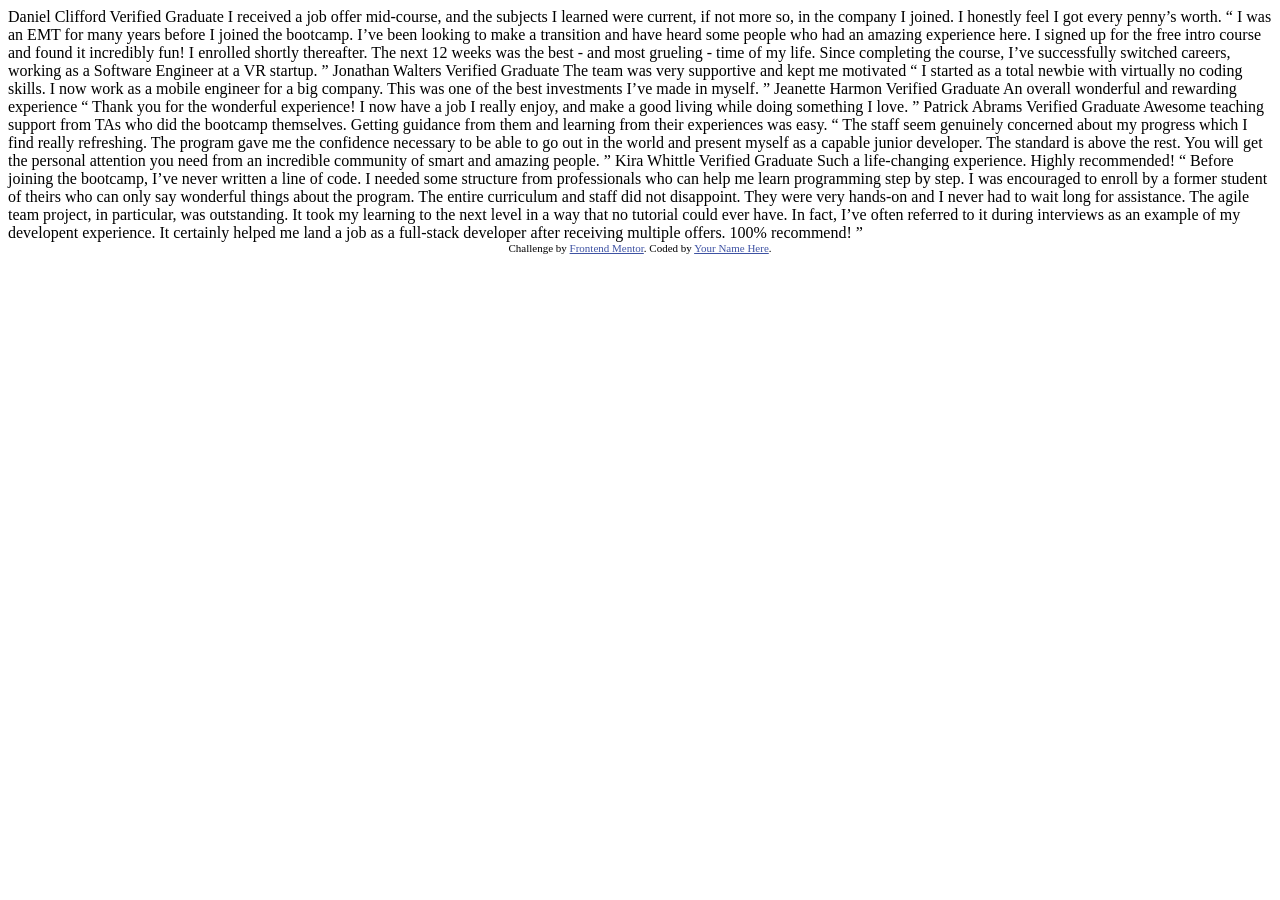
==== index.html @ 58548719 "created" ====
<!DOCTYPE html>
<html lang="en">
<head>
  <meta charset="UTF-8">
  <meta name="viewport" content="width=device-width, initial-scale=1.0"> <!-- displays site properly based on user's device -->

  <link rel="icon" type="image/png" sizes="32x32" href="./images/favicon-32x32.png">
  
  <title>Frontend Mentor | [Challenge Name Here]</title>

  <!-- Feel free to remove these styles or customise in your own stylesheet 👍 -->
  <style>
    .attribution { font-size: 11px; text-align: center; }
    .attribution a { color: hsl(228, 45%, 44%); }
  </style>
</head>
<body>
  Daniel Clifford
  Verified Graduate

  I received a job offer mid-course, and the subjects I learned were current, if not more so, 
  in the company I joined. I honestly feel I got every penny’s worth.

  “ I was an EMT for many years before I joined the bootcamp. I’ve been looking to make a 
  transition and have heard some people who had an amazing experience here. I signed up 
  for the free intro course and found it incredibly fun! I enrolled shortly thereafter. 
  The next 12 weeks was the best - and most grueling - time of my life. Since completing 
  the course, I’ve successfully switched careers, working as a Software Engineer at a VR startup. ”

  Jonathan Walters
  Verified Graduate

  The team was very supportive and kept me motivated

  “ I started as a total newbie with virtually no coding skills. I now work as a mobile engineer 
  for a big company. This was one of the best investments I’ve made in myself. ”

  Jeanette Harmon
  Verified Graduate

  An overall wonderful and rewarding experience

  “ Thank you for the wonderful experience! I now have a job I really enjoy, and make a good living 
  while doing something I love. ”

  Patrick Abrams
  Verified Graduate

  Awesome teaching support from TAs who did the bootcamp themselves. Getting guidance from them and 
  learning from their experiences was easy.

  “ The staff seem genuinely concerned about my progress which I find really refreshing. The program 
  gave me the confidence necessary to be able to go out in the world and present myself as a capable 
  junior developer. The standard is above the rest. You will get the personal attention you need from 
  an incredible community of smart and amazing people. ”

  Kira Whittle
  Verified Graduate

  Such a life-changing experience. Highly recommended!

  “ Before joining the bootcamp, I’ve never written a line of code. I needed some structure from 
  professionals who can help me learn programming step by step. I was encouraged to enroll by a former 
  student of theirs who can only say wonderful things about the program. The entire curriculum and staff 
  did not disappoint. They were very hands-on and I never had to wait long for assistance. The agile team 
  project, in particular, was outstanding. It took my learning to the next level in a way that no tutorial 
  could ever have. In fact, I’ve often referred to it during interviews as an example of my developent 
  experience. It certainly helped me land a job as a full-stack developer after receiving multiple offers. 
  100% recommend! ”
  
  <div class="attribution">
    Challenge by <a href="https://www.frontendmentor.io?ref=challenge" target="_blank">Frontend Mentor</a>. 
    Coded by <a href="#">Your Name Here</a>.
  </div>
</body>
</html>
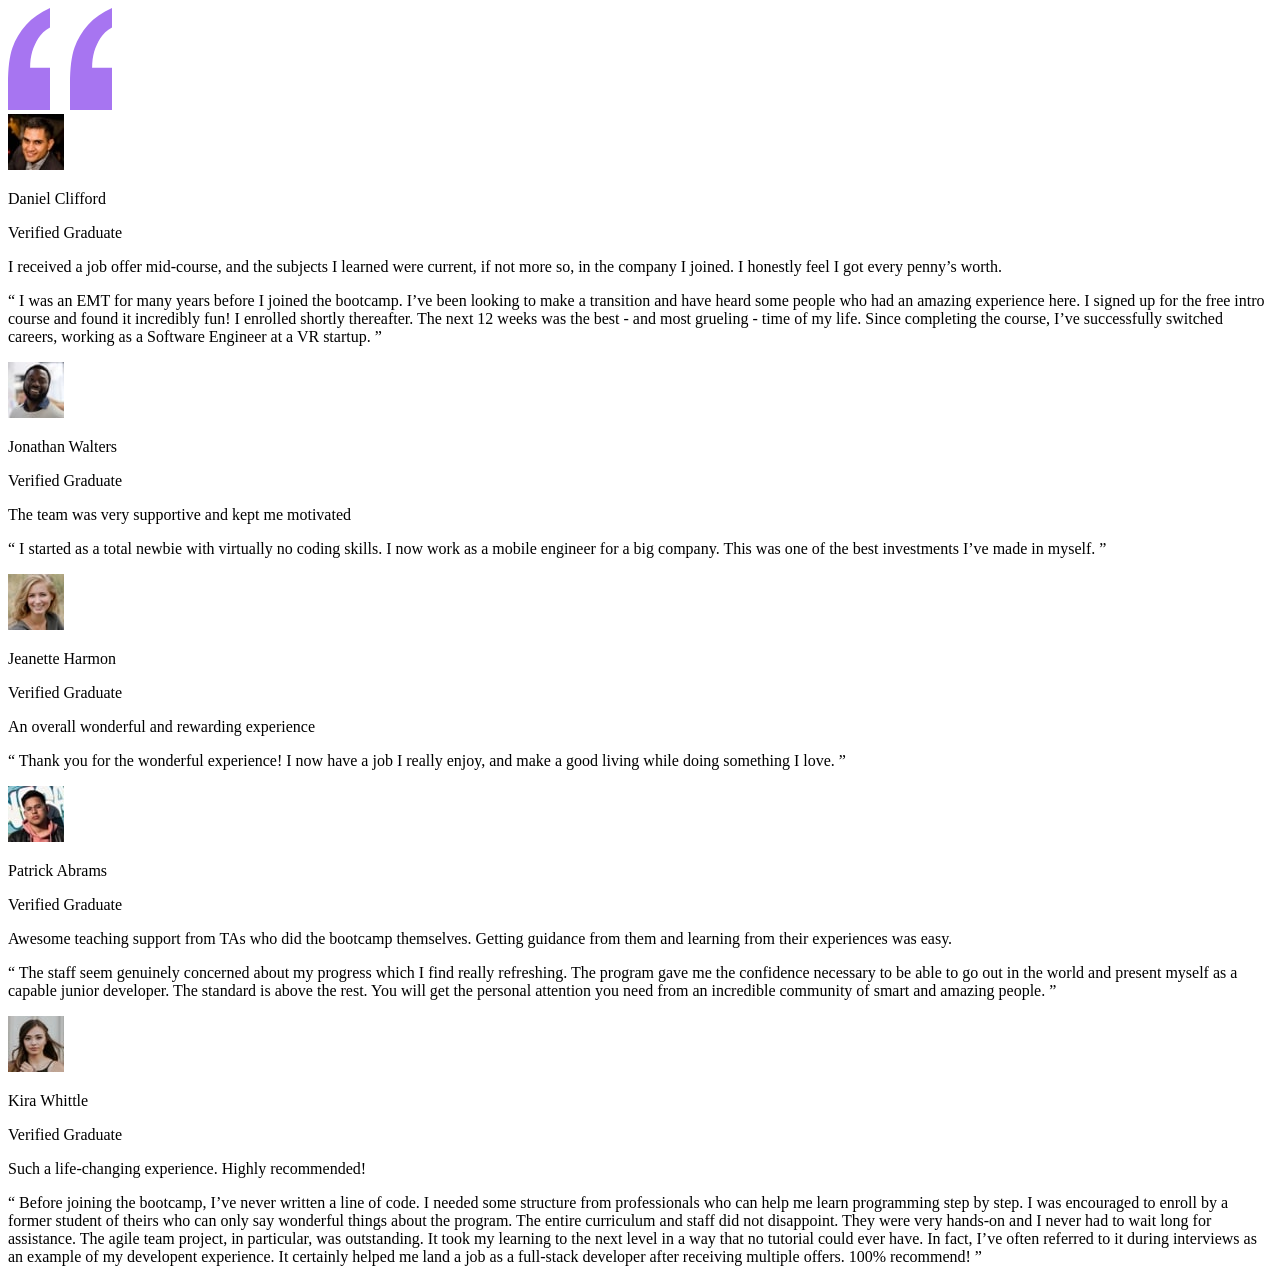
==== commit 53156ca9: "Updated" ====
--- a/index.html
+++ b/index.html
@@ -1,76 +1,146 @@
 <!DOCTYPE html>
 <html lang="en">
-<head>
-  <meta charset="UTF-8">
-  <meta name="viewport" content="width=device-width, initial-scale=1.0"> <!-- displays site properly based on user's device -->
+  <head>
+    <meta charset="UTF-8" />
+    <meta name="viewport" content="width=device-width, initial-scale=1.0" />
 
-  <link rel="icon" type="image/png" sizes="32x32" href="./images/favicon-32x32.png">
-  
-  <title>Frontend Mentor | [Challenge Name Here]</title>
+    <link
+      rel="icon"
+      type="image/png"
+      sizes="32x32"
+      href="../images/favicon-32x32.png"
+    />
 
-  <!-- Feel free to remove these styles or customise in your own stylesheet 👍 -->
-  <style>
-    .attribution { font-size: 11px; text-align: center; }
-    .attribution a { color: hsl(228, 45%, 44%); }
-  </style>
-</head>
-<body>
-  Daniel Clifford
-  Verified Graduate
+    <title>Testimonials Grid Section</title>
 
-  I received a job offer mid-course, and the subjects I learned were current, if not more so, 
-  in the company I joined. I honestly feel I got every penny’s worth.
+    <link rel="stylesheet" href="style.css" />
 
-  “ I was an EMT for many years before I joined the bootcamp. I’ve been looking to make a 
-  transition and have heard some people who had an amazing experience here. I signed up 
-  for the free intro course and found it incredibly fun! I enrolled shortly thereafter. 
-  The next 12 weeks was the best - and most grueling - time of my life. Since completing 
-  the course, I’ve successfully switched careers, working as a Software Engineer at a VR startup. ”
-
-  Jonathan Walters
-  Verified Graduate
-
-  The team was very supportive and kept me motivated
-
-  “ I started as a total newbie with virtually no coding skills. I now work as a mobile engineer 
-  for a big company. This was one of the best investments I’ve made in myself. ”
-
-  Jeanette Harmon
-  Verified Graduate
-
-  An overall wonderful and rewarding experience
-
-  “ Thank you for the wonderful experience! I now have a job I really enjoy, and make a good living 
-  while doing something I love. ”
-
-  Patrick Abrams
-  Verified Graduate
-
-  Awesome teaching support from TAs who did the bootcamp themselves. Getting guidance from them and 
-  learning from their experiences was easy.
-
-  “ The staff seem genuinely concerned about my progress which I find really refreshing. The program 
-  gave me the confidence necessary to be able to go out in the world and present myself as a capable 
-  junior developer. The standard is above the rest. You will get the personal attention you need from 
-  an incredible community of smart and amazing people. ”
-
-  Kira Whittle
-  Verified Graduate
-
-  Such a life-changing experience. Highly recommended!
-
-  “ Before joining the bootcamp, I’ve never written a line of code. I needed some structure from 
-  professionals who can help me learn programming step by step. I was encouraged to enroll by a former 
-  student of theirs who can only say wonderful things about the program. The entire curriculum and staff 
-  did not disappoint. They were very hands-on and I never had to wait long for assistance. The agile team 
-  project, in particular, was outstanding. It took my learning to the next level in a way that no tutorial 
-  could ever have. In fact, I’ve often referred to it during interviews as an example of my developent 
-  experience. It certainly helped me land a job as a full-stack developer after receiving multiple offers. 
-  100% recommend! ”
-  
-  <div class="attribution">
-    Challenge by <a href="https://www.frontendmentor.io?ref=challenge" target="_blank">Frontend Mentor</a>. 
-    Coded by <a href="#">Your Name Here</a>.
-  </div>
-</body>
-</html>+    <link rel="preconnect" href="https://fonts.googleapis.com" />
+    <link rel="preconnect" href="https://fonts.gstatic.com" crossorigin />
+    <link
+      href="https://fonts.googleapis.com/css2?family=Barlow+Semi+Condensed:wght@500;600&display=swap"
+      rel="stylesheet"
+    />
+  </head>
+  <body>
+    <div class="main-container">
+      <div class="lt-main-cont">
+        <div class="lt-up-cont">
+          <div class="box-1 box">
+            <img
+              src="../images/bg-pattern-quotation.svg"
+              alt="quote"
+              class="quote"
+            />
+            <div class="header">
+              <div class="pf-pic">
+                <img src="../images/image-daniel.jpg" alt="image-daniel" />
+              </div>
+              <div class="header-txt">
+                <p class="name">Daniel Clifford</p>
+                <p class="status">Verified Graduate</p>
+              </div>
+            </div>
+            <p class="main-testmon">
+              I received a job offer mid-course, and the subjects I learned were
+              current, if not more so, in the company I joined. I honestly feel
+              I got every penny’s worth.
+            </p>
+            <p class="testmon">
+              “ I was an EMT for many years before I joined the bootcamp. I’ve
+              been looking to make a transition and have heard some people who
+              had an amazing experience here. I signed up for the free intro
+              course and found it incredibly fun! I enrolled shortly thereafter.
+              The next 12 weeks was the best - and most grueling - time of my
+              life. Since completing the course, I’ve successfully switched
+              careers, working as a Software Engineer at a VR startup. ”
+            </p>
+          </div>
+          <div class="box-2 box">
+            <div class="header">
+              <img src="../images/image-jonathan.jpg" alt="image-jonathan" />
+              <div class="header-txt">
+                <p class="name">Jonathan Walters</p>
+                <p class="status">Verified Graduate</p>
+              </div>
+            </div>
+            <p class="main-testmon">
+              The team was very supportive and kept me motivated
+            </p>
+            <p class="testmon">
+              “ I started as a total newbie with virtually no coding skills. I
+              now work as a mobile engineer for a big company. This was one of
+              the best investments I’ve made in myself. ”
+            </p>
+          </div>
+        </div>
+        <div class="lt-dw-cont">
+          <div class="box-3 box">
+            <div class="header">
+              <img src="../images/image-jeanette.jpg" alt="image-jeanette" />
+              <div class="header-txt">
+                <p class="name">Jeanette Harmon</p>
+                <p class="status">Verified Graduate</p>
+              </div>
+            </div>
+            <p class="main-testmon">
+              An overall wonderful and rewarding experience
+            </p>
+            <p class="testmon">
+              “ Thank you for the wonderful experience! I now have a job I
+              really enjoy, and make a good living while doing something I love.
+              ”
+            </p>
+          </div>
+          <div class="box-4 box">
+            <div class="header">
+              <img src="../images/image-patrick.jpg" alt="image-patrick" />
+              <div class="header-txt">
+                <p class="name">Patrick Abrams</p>
+                <p class="status">Verified Graduate</p>
+              </div>
+            </div>
+            <p class="main-testmon">
+              Awesome teaching support from TAs who did the bootcamp themselves.
+              Getting guidance from them and learning from their experiences was
+              easy.
+            </p>
+            <p class="testmon">
+              “ The staff seem genuinely concerned about my progress which I
+              find really refreshing. The program gave me the confidence
+              necessary to be able to go out in the world and present myself as
+              a capable junior developer. The standard is above the rest. You
+              will get the personal attention you need from an incredible
+              community of smart and amazing people. ”
+            </p>
+          </div>
+        </div>
+      </div>
+      <div class="box-5 box">
+        <div class="header">
+          <img src="../images/image-kira.jpg" alt="image-kira" />
+          <div class="header-txt">
+            <p class="name">Kira Whittle</p>
+            <p class="status">Verified Graduate</p>
+          </div>
+        </div>
+        <p class="main-testmon">
+          Such a life-changing experience. Highly recommended!
+        </p>
+        <p class="testmon">
+          “ Before joining the bootcamp, I’ve never written a line of code. I
+          needed some structure from professionals who can help me learn
+          programming step by step. I was encouraged to enroll by a former
+          student of theirs who can only say wonderful things about the program.
+          The entire curriculum and staff did not disappoint. They were very
+          hands-on and I never had to wait long for assistance. The agile team
+          project, in particular, was outstanding. It took my learning to the
+          next level in a way that no tutorial could ever have. In fact, I’ve
+          often referred to it during interviews as an example of my developent
+          experience. It certainly helped me land a job as a full-stack
+          developer after receiving multiple offers. 100% recommend! ”
+        </p>
+      </div>
+    </div>
+  </body>
+</html>
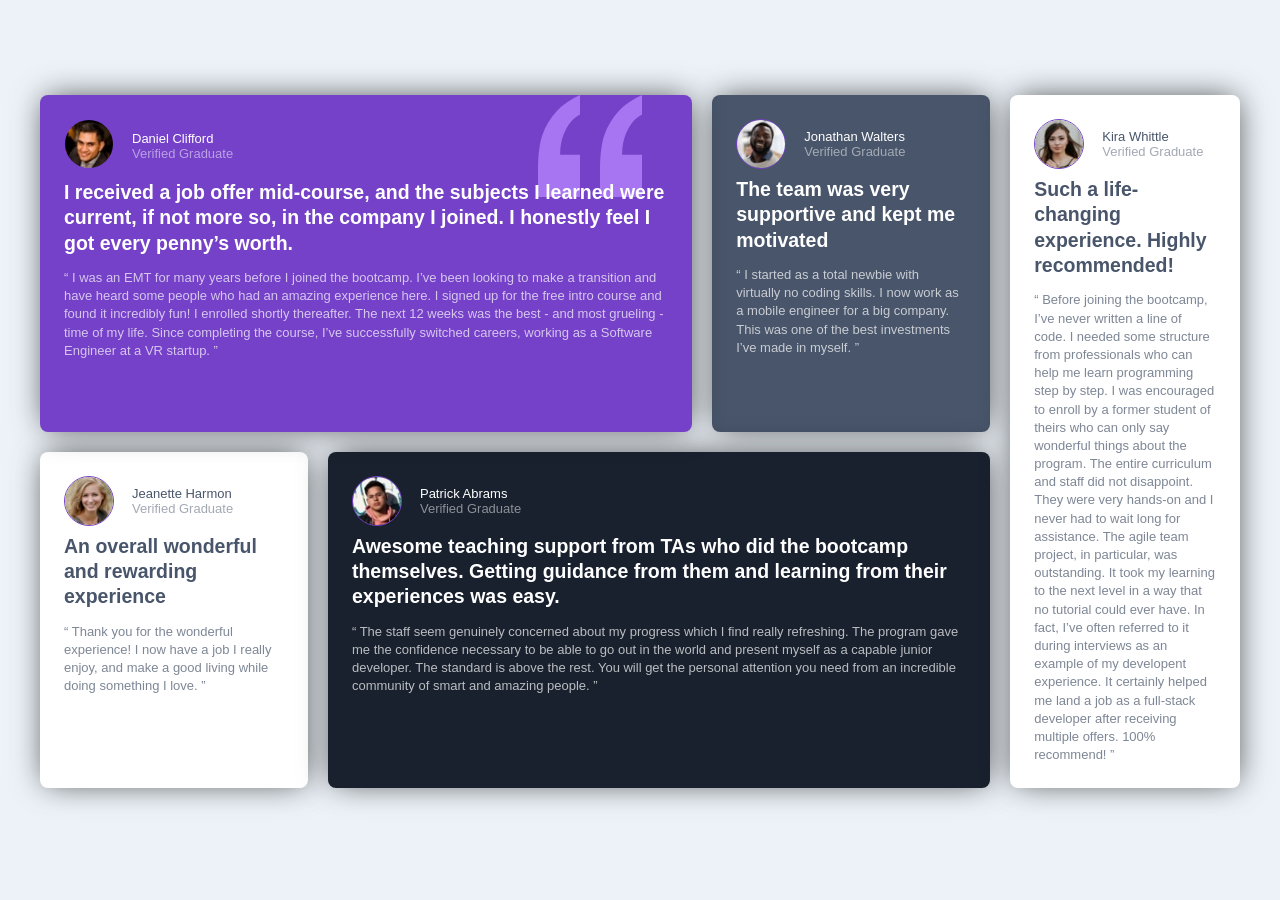
==== commit 377885e6: "updated links" ====
--- a/index.html
+++ b/index.html
@@ -8,12 +8,12 @@
       rel="icon"
       type="image/png"
       sizes="32x32"
-      href="../images/favicon-32x32.png"
+      href="./images/favicon-32x32.png"
     />
 
     <title>Testimonials Grid Section</title>
 
-    <link rel="stylesheet" href="style.css" />
+    <link rel="stylesheet" href="./CSS/style.css" />
 
     <link rel="preconnect" href="https://fonts.googleapis.com" />
     <link rel="preconnect" href="https://fonts.gstatic.com" crossorigin />
@@ -28,13 +28,13 @@
         <div class="lt-up-cont">
           <div class="box-1 box">
             <img
-              src="../images/bg-pattern-quotation.svg"
+              src="./images/bg-pattern-quotation.svg"
               alt="quote"
               class="quote"
             />
             <div class="header">
               <div class="pf-pic">
-                <img src="../images/image-daniel.jpg" alt="image-daniel" />
+                <img src="./images/image-daniel.jpg" alt="image-daniel" />
               </div>
               <div class="header-txt">
                 <p class="name">Daniel Clifford</p>
@@ -58,7 +58,7 @@
           </div>
           <div class="box-2 box">
             <div class="header">
-              <img src="../images/image-jonathan.jpg" alt="image-jonathan" />
+              <img src="./images/image-jonathan.jpg" alt="image-jonathan" />
               <div class="header-txt">
                 <p class="name">Jonathan Walters</p>
                 <p class="status">Verified Graduate</p>
@@ -77,7 +77,7 @@
         <div class="lt-dw-cont">
           <div class="box-3 box">
             <div class="header">
-              <img src="../images/image-jeanette.jpg" alt="image-jeanette" />
+              <img src="./images/image-jeanette.jpg" alt="image-jeanette" />
               <div class="header-txt">
                 <p class="name">Jeanette Harmon</p>
                 <p class="status">Verified Graduate</p>
@@ -94,7 +94,7 @@
           </div>
           <div class="box-4 box">
             <div class="header">
-              <img src="../images/image-patrick.jpg" alt="image-patrick" />
+              <img src="./images/image-patrick.jpg" alt="image-patrick" />
               <div class="header-txt">
                 <p class="name">Patrick Abrams</p>
                 <p class="status">Verified Graduate</p>
@@ -118,7 +118,7 @@
       </div>
       <div class="box-5 box">
         <div class="header">
-          <img src="../images/image-kira.jpg" alt="image-kira" />
+          <img src="./images/image-kira.jpg" alt="image-kira" />
           <div class="header-txt">
             <p class="name">Kira Whittle</p>
             <p class="status">Verified Graduate</p>
--- a/CSS/style.css
+++ b/CSS/style.css
@@ -0,0 +1,129 @@
+html {
+  font-family: "Barlow Semi Condensed", sans-serif;
+  font-size: 13px;
+}
+* {
+  box-sizing: border-box;
+  margin: 0;
+  padding: 0;
+}
+
+body {
+  background-color: #ecf2f8;
+}
+
+.main-container {
+  padding: 85px 30px;
+}
+
+.box {
+  margin-bottom: 25px;
+  padding: 24px;
+  border-radius: 8px;
+  box-shadow: 1px -1px 32px -5px rgba(0, 0, 0, 0.75);
+}
+
+.box-1 {
+  background-color: hsl(263, 55%, 52%);
+  color: #ffffff;
+  position: relative;
+  z-index: 1;
+}
+
+.box-2 {
+  background-color: hsl(217, 19%, 35%);
+  color: #ffffff;
+}
+
+.box-3 {
+  background-color: white;
+  color: hsl(217, 19%, 35%);
+}
+
+.box-4 {
+  background-color: hsl(219, 29%, 14%);
+  color: #ffffff;
+}
+
+.box-5 {
+  background-color: white;
+  color: hsl(217, 19%, 35%);
+}
+
+.header {
+  display: flex;
+  align-items: center;
+  margin-bottom: 8px;
+}
+
+.header img {
+  border-radius: 50%;
+  margin-right: 18px;
+  max-height: 50px;
+  max-width: 50px;
+  border: 1px solid #7541c8;
+}
+
+.main-testmon {
+  margin-bottom: 13px;
+  font-size: 1.5rem;
+  font-weight: 600;
+  line-height: 1.3;
+  z-index: 3;
+  position: relative;
+}
+
+.testmon {
+  opacity: 70%;
+  line-height: 1.4;
+}
+
+.status {
+  opacity: 50%;
+}
+
+.quote {
+  position: absolute;
+  right: 50px;
+  top: 0px;
+  z-index: 2;
+}
+
+/* for desktop */
+
+@media (min-width: 576px) {
+  .main-container {
+    max-width: 540.6px;
+    margin: 0 auto;
+  }
+}
+
+@media (min-width: 815px) {
+  .main-container {
+    display: flex;
+    max-width: 1440px;
+  }
+
+  .lt-main-cont {
+    display: flex;
+    flex-direction: column;
+  }
+
+  .lt-up-cont {
+    display: flex;
+    flex-basis: 50%;
+  }
+
+  .lt-dw-cont {
+    display: flex;
+    flex-basis: 50%;
+  }
+
+  .box {
+    margin: 10px;
+  }
+
+  .box-5 {
+    width: 60%;
+  }
+}
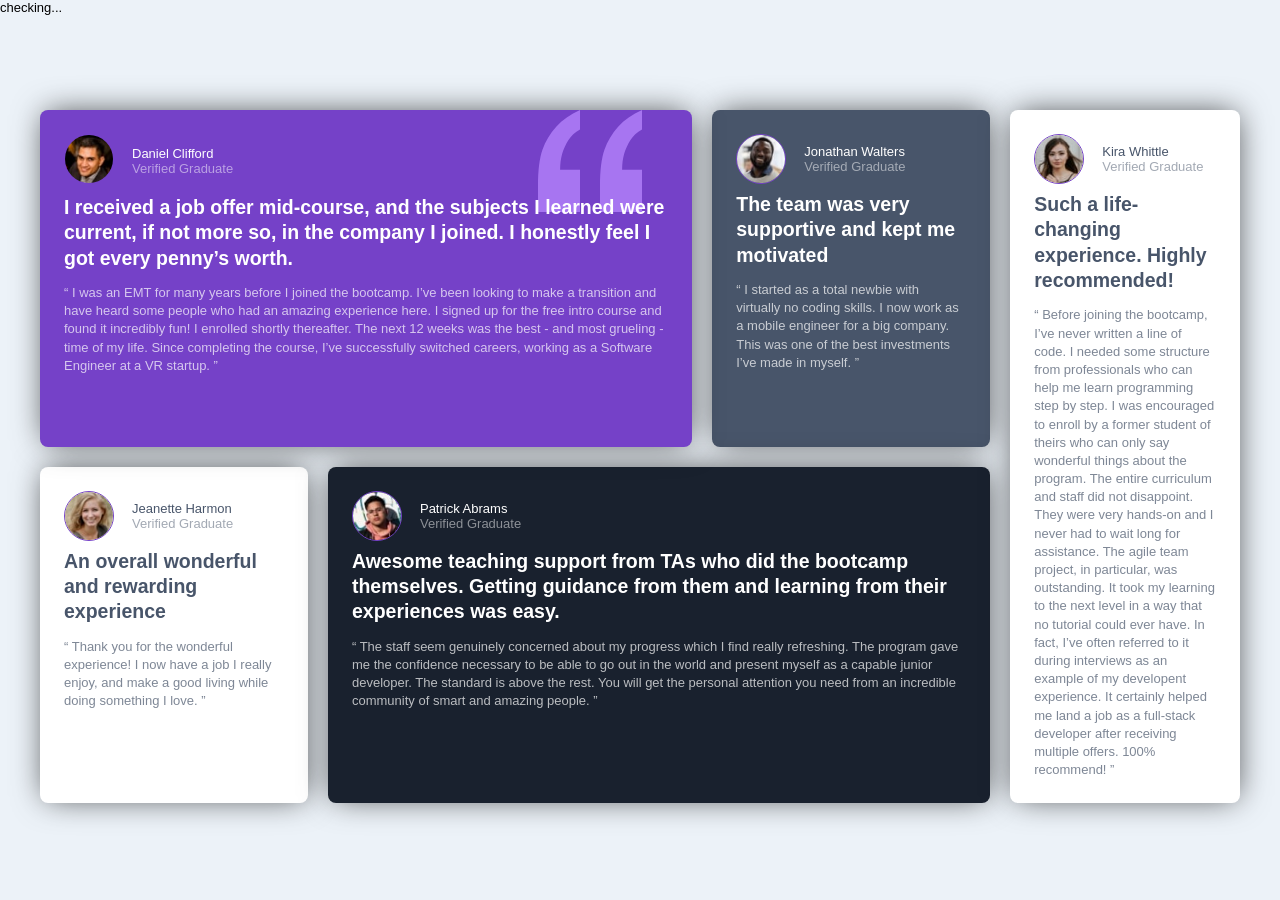
==== commit 60e2ba8f: "Update index.html" ====
--- a/index.html
+++ b/index.html
@@ -22,7 +22,7 @@
       rel="stylesheet"
     />
   </head>
-  <body>
+  <body> <p>checking...</p>
     <div class="main-container">
       <div class="lt-main-cont">
         <div class="lt-up-cont">
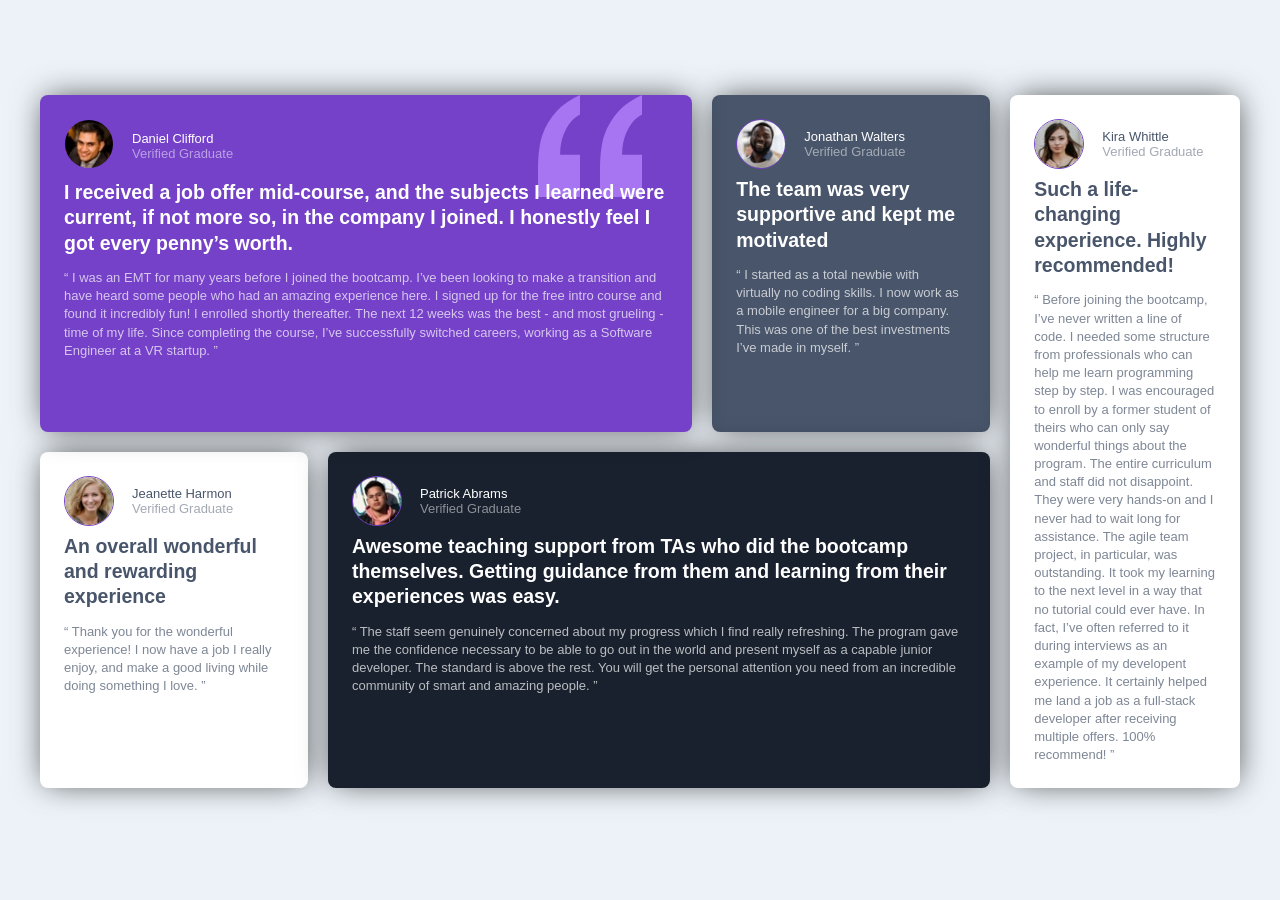
==== commit c6d1f3fe: "Update index.html" ====
--- a/index.html
+++ b/index.html
@@ -22,7 +22,7 @@
       rel="stylesheet"
     />
   </head>
-  <body> <p>checking...</p>
+  <body>
     <div class="main-container">
       <div class="lt-main-cont">
         <div class="lt-up-cont">
